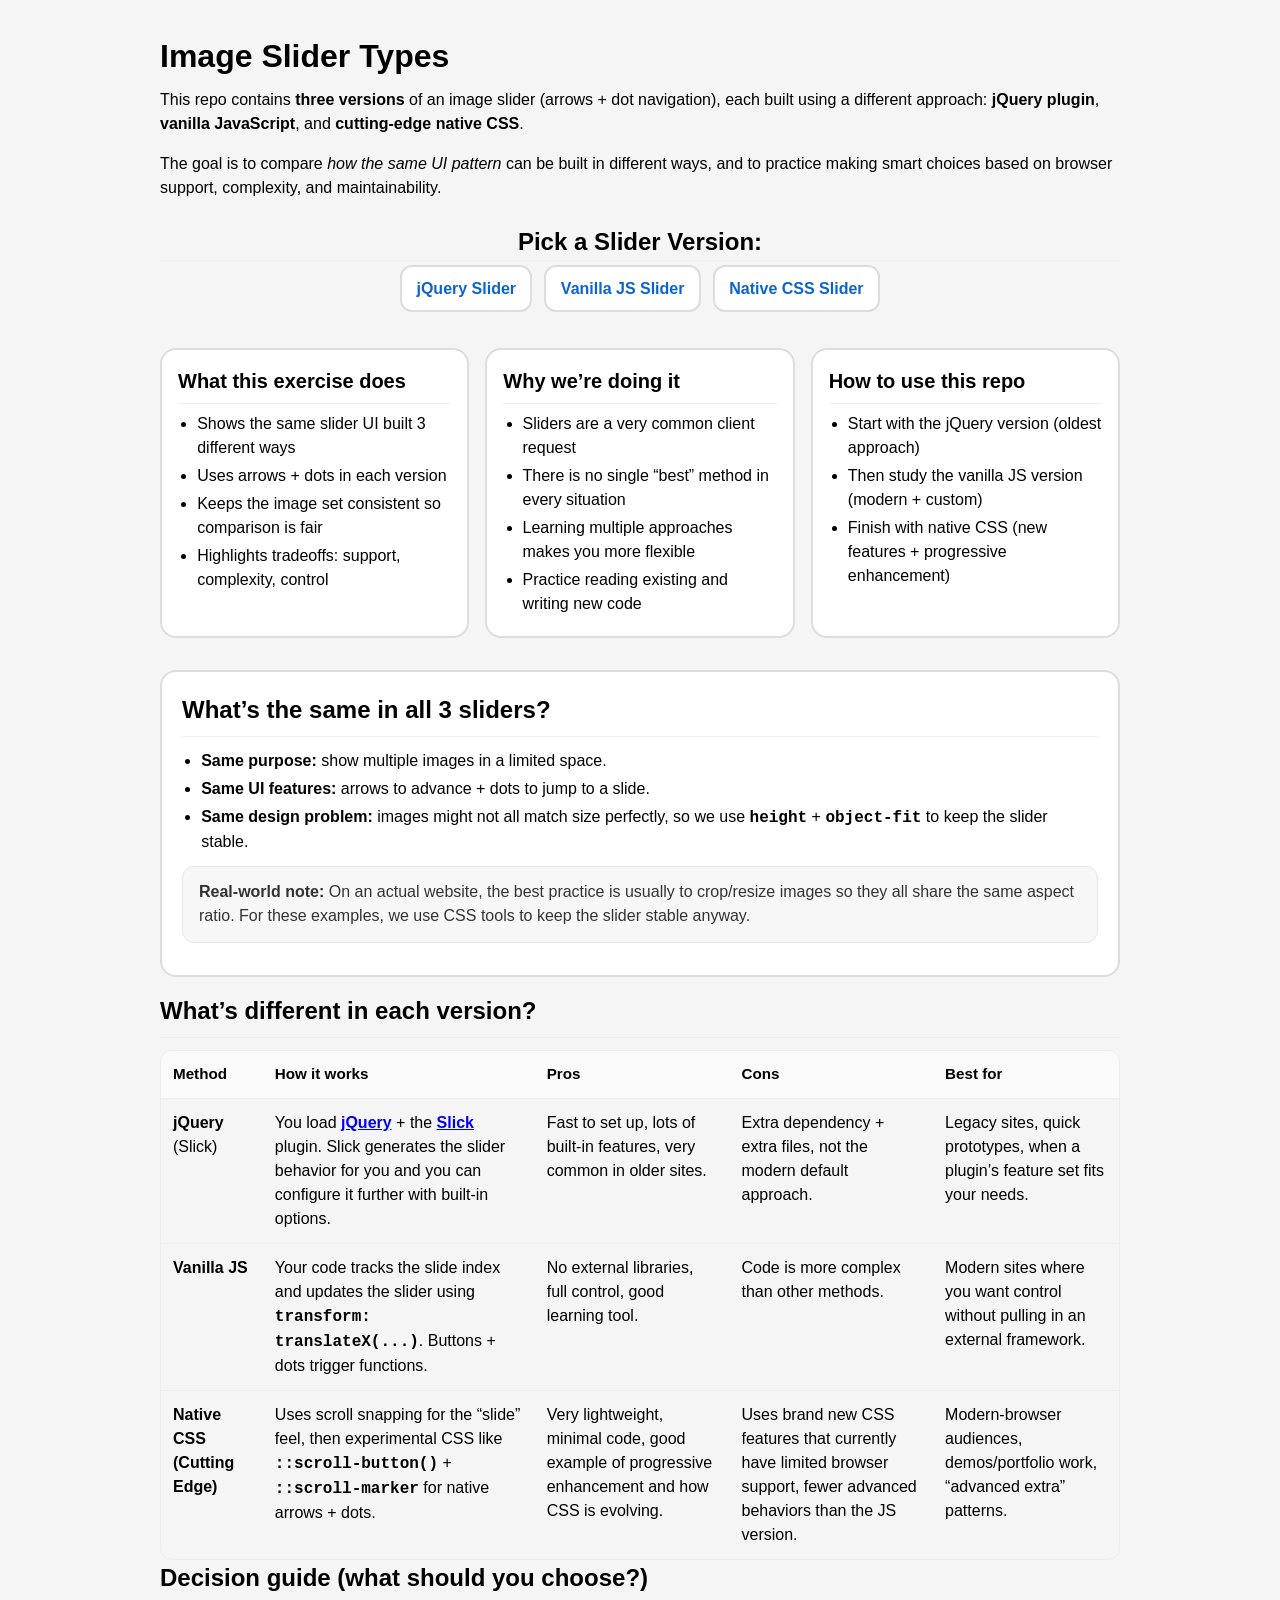
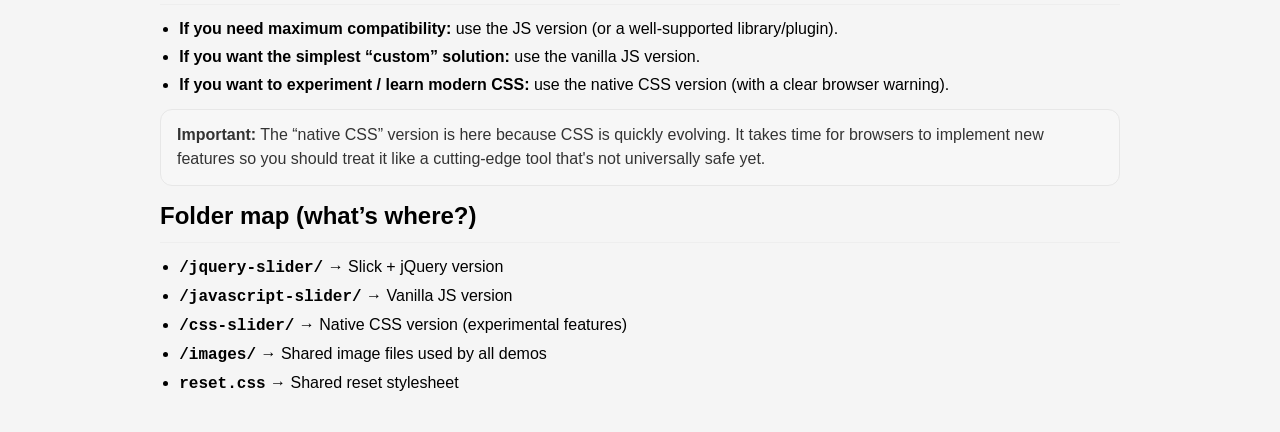
==== index.html @ 105cf9d7 "Initial commit" ====
<!DOCTYPE html>
<html lang="en">
<head>
  <meta charset="UTF-8">
  <meta name="viewport" content="width=device-width, initial-scale=1.0">
  <title>Image Slider Types</title>
  <link rel="stylesheet" href="reset.css">
  <link rel="stylesheet" href="overview-styles.css">
</head>

<body>
  <div class="wrapper">

    <header>
      <h1>Image Slider Types</h1>
      <p>
        This repo contains <strong>three versions</strong> of an image slider (arrows + dot navigation), each built using a different approach: <strong>jQuery plugin</strong>, <strong>vanilla JavaScript</strong>, and <strong>cutting-edge native CSS</strong>.
      </p>
      <p>
        The goal is to compare <em>how the same UI pattern</em> can be built in different ways, and to practice making smart choices based on browser support, complexity, and maintainability.
      </p>
    </header>
    <main>
      <!-- Quick links -->
      <section class="quick-links">
        <h2>Pick a Slider Version:</h2>
        <ul>
          <li><a href="jquery-slider/jquery-slider.html">jQuery Slider</a></li>
          <li><a href="javascript-slider/javascript-slider.html">Vanilla JS Slider</a></li>
          <li><a href="css-slider/css-slider.html">Native CSS Slider</a></li>
        </ul>
      </section>
      <section class="card-grid">
        <div class="card">
          <h2>What this exercise does</h2>
          <ul>
            <li>Shows the same slider UI built 3 different ways</li>
            <li>Uses arrows + dots in each version</li>
            <li>Keeps the image set consistent so comparison is fair</li>
            <li>Highlights tradeoffs: support, complexity, control</li>
          </ul>
        </div>

        <div class="card">
          <h2>Why we’re doing it</h2>
          <ul>
            <li>Sliders are a very common client request</li>
            <li>There is no single “best” method in every situation</li>
            <li>Learning multiple approaches makes you more flexible</li>
            <li>Practice reading existing and writing new code</li>
          </ul>
        </div>

        <div class="card">
          <h2>How to use this repo</h2>
          <ul>
            <li>Start with the jQuery version (oldest approach)</li>
            <li>Then study the vanilla JS version (modern + custom)</li>
            <li>Finish with native CSS (new features + progressive enhancement)</li>
          </ul>
        </div>
      </section>

      <section class="common-parts">
        <h2>What’s the same in all 3 sliders?</h2>

        <ul>
          <li><strong>Same purpose:</strong> show multiple images in a limited space.</li>
          <li><strong>Same UI features:</strong> arrows to advance + dots to jump to a slide.</li>
          <li><strong>Same design problem:</strong> images might not all match size perfectly, so we use
            <code>height</code> + <code>object-fit</code> to keep the slider stable.
          </li>
        </ul>

        <div class="note">
          <strong>Real-world note:</strong> On an actual website, the best practice is usually to crop/resize images so they all share the same aspect ratio. For these examples, we use CSS tools to keep the slider stable anyway.
        </div>
      </section>

      <section>
        <h2>What’s different in each version?</h2>

        <div class="table-wrap">
          <table>
            <thead>
              <tr>
                <th>Method</th>
                <th>How it works</th>
                <th>Pros</th>
                <th>Cons</th>
                <th>Best for</th>
              </tr>
            </thead>
            <tbody>
              <tr>
                <td><strong>jQuery</strong> (Slick)</td>
                <td>
                  You load <strong><a href="https://jquery.com/" target="_blank">jQuery</a></strong> + the <strong><a href="https://kenwheeler.github.io/slick/" target="_blank">Slick</a></strong> plugin. Slick generates the slider behavior for you and you can configure it further with built-in options.
                </td>
                <td>
                  Fast to set up, lots of built-in features, very common in older sites.
                </td>
                <td>
                  Extra dependency + extra files, not the modern default approach.
                </td>
                <td>
                  Legacy sites, quick prototypes, when a plugin’s feature set fits your needs.
                </td>
              </tr>
              <tr>
                <td><strong>Vanilla JS</strong></td>
                <td>
                  Your code tracks the slide index and updates the slider using <code>transform: translateX(...)</code>. Buttons + dots trigger functions.
                </td>
                <td>
                  No external libraries, full control, good learning tool.
                </td>
                <td>
                  Code is more complex than other methods.
                </td>
                <td>
                  Modern sites where you want control without pulling in an external framework.
                </td>
              </tr>
              <tr>
                <td><strong>Native CSS (Cutting Edge)</strong></td>
                <td>
                  Uses scroll snapping for the “slide” feel, then experimental CSS like <code>::scroll-button()</code> + <code>::scroll-marker</code> for native arrows + dots.
                </td>
                <td>
                  Very lightweight, minimal code, good example of progressive enhancement and how CSS is evolving.
                </td>
                <td>
                  Uses brand new CSS features that currently have limited browser support, fewer advanced behaviors than the JS version.
                </td>
                <td>
                  Modern-browser audiences, demos/portfolio work, “advanced extra” patterns.
                </td>
              </tr>
            </tbody>
          </table>
        </div>
      </section>

      <section>
        <h2>Decision guide (what should you choose?)</h2>

        <ul>
          <li><strong>If you need maximum compatibility:</strong> use the JS version (or a well-supported library/plugin).</li>
          <li><strong>If you want the simplest “custom” solution:</strong> use the vanilla JS version.</li>
          <li><strong>If you want to experiment / learn modern CSS:</strong> use the native CSS version (with a clear browser warning).</li>
        </ul>

        <div class="note">
          <strong>Important:</strong> The “native CSS” version is here because CSS is quickly evolving. It takes time for browsers to implement new features so you should treat it like a cutting-edge tool that's not universally safe yet.
        </div>
      </section>

      <section>
        <h2>Folder map (what’s where?)</h2>
        <ul>
          <li><code>/jquery-slider/</code> → Slick + jQuery version</li>
          <li><code>/javascript-slider/</code> → Vanilla JS version</li>
          <li><code>/css-slider/</code> → Native CSS version (experimental features)</li>
          <li><code>/images/</code> → Shared image files used by all demos</li>
          <li><code>reset.css</code> → Shared reset stylesheet</li>
        </ul>
      </section>
    </main>

  </div>

</body>
</html>
---- overview-styles.css ----
/* ==============================
       INDEX PAGE STYLES
   ============================== */

body {
  font-family: Arial, sans-serif;
  background: var(--bg);
  margin: 0;
  padding: 2rem;
  line-height: 1.5;
}

.wrapper {
  max-width: 60rem;
  margin: 0 auto;
}

header {
  text-align: left;
  margin-bottom: 1.5rem;
}

h1 {
  font-size: 2rem;
  margin: 0 0 0.5rem;
}

.quick-links h2 {
  text-align: center;
  margin: 0;
  padding: 0;
}

.quick-links ul {
  display: flex;
  justify-content: center;
  flex-wrap: wrap;
  gap: 0.75rem;
  margin: 0 0 2rem 0;
  list-style: none;
}

.quick-links a {
  display: inline-block;
  padding: 0.6rem 0.9rem;
  background: var(--card);
  border: 2px solid var(--border);
  border-radius: 0.75rem;
  text-decoration: none;
  color: var(--link);
  font-weight: bold;
  transition: all 1s ease;
}

.quick-links a:hover {
  border-color: #c9c9c9;
  background-color: #444343;
  color: white;
}

.card-grid {
  display: grid;
  grid-template-columns: repeat(auto-fit, minmax(260px, 1fr));
  gap: 1rem;
  margin-bottom: 2rem;
}

.card {
  background: var(--card);
  border: 2px solid var(--border);
  border-radius: 1rem;
  padding: 1rem;
  text-align: left;
}

.card h2 {
  font-size: 1.25rem;
  margin: 0 0 0.5rem;
  border-bottom: 1px solid #eeeeee;
  padding-bottom: 0.4rem;
}

.card p {
  margin: 0.5rem 0;
}

main ul {
  margin: 0.5rem 0 0 1.2rem;
}

main li {
  margin: 0.25rem 0;
}

.btn {
  display: inline-block;
  margin-top: 0.75rem;
  padding: 0.65rem 0.9rem;
  background: var(--link);
  color: white;
  text-decoration: none;
  border-radius: 0.75rem;
  font-weight: bold;
}


section.common-parts {
  background: var(--card);
  border: 2px solid var(--border);
  border-radius: 1rem;
  padding: 1.25rem;
  margin: 1rem 0;
  /* text-align: left; */
}

section h2 {
  margin: 0 0 0.75rem;
  font-size: 1.5rem;
  border-bottom: 1px solid #eeeeee;
  padding-bottom: 0.5rem;
}

code,
pre {
  font-family: ui-monospace, Consolas, "Liberation Mono", "Courier New", monospace;
}

code {
  font-weight: bold;
}

.note {
  background: #f7f7f7;
  border: 1px solid #e7e7e7;
  border-radius: 0.75rem;
  padding: 0.85rem 1rem;
  margin: 0.75rem 0;
  color: #333333;
}

/* ==============================
       TABLE (comparison)
   ============================== */

.table-wrap {
  overflow-x: auto;
  border: 1px solid #ededed;
  border-radius: 0.75rem;
}

table {
  width: 100%;
  border-collapse: collapse;
  min-width: 760px;
}

th,
td {
  padding: 0.75rem;
  border-bottom: 1px solid #eeeeee;
  vertical-align: top;
  text-align: left;
}

th {
  background: #fafafa;
  font-size: 0.95rem;
}

tr:last-child td {
  border-bottom: 0;
}

footer {
  margin-top: 2rem;
  font-size: 0.95rem;
  text-align: left;
}



:root {
  --bg: #f5f5f5;
  --card: #ffffff;
  --border: #dddddd;
  --link: #0b63ce;
}
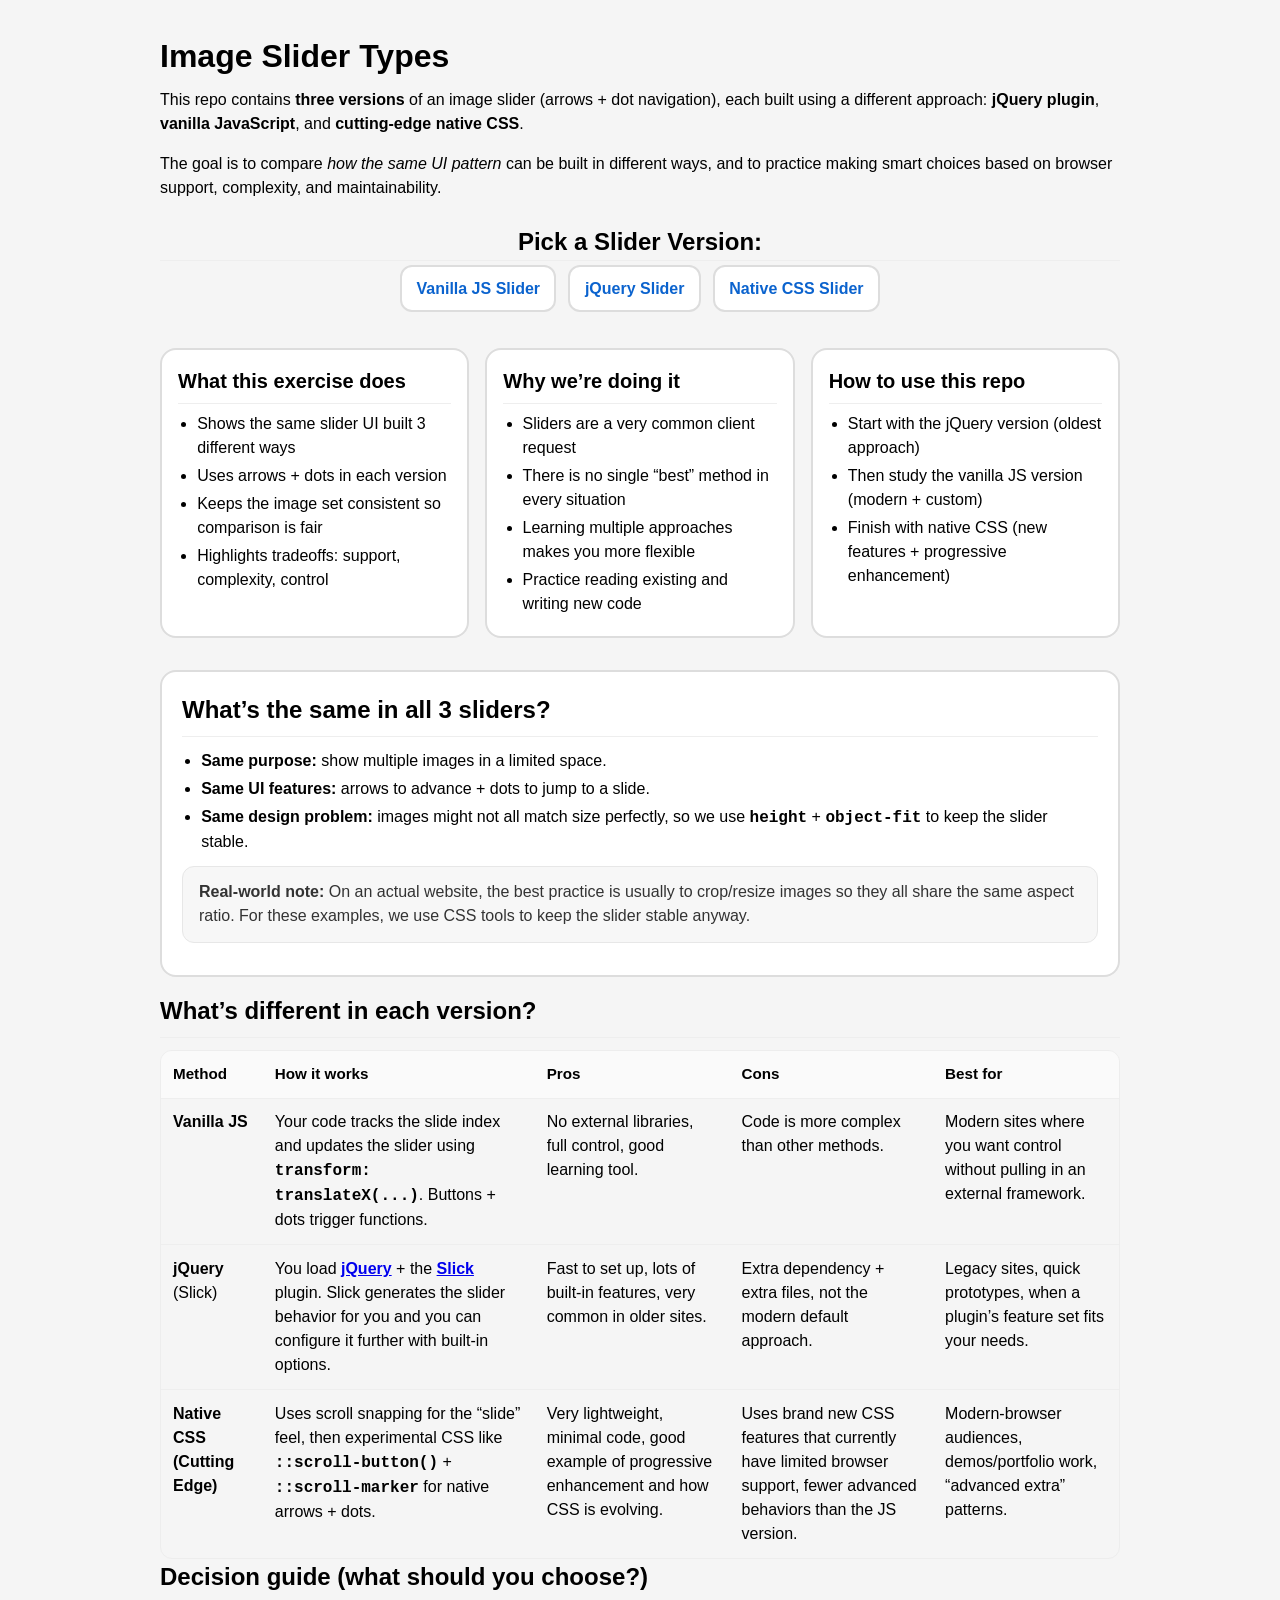
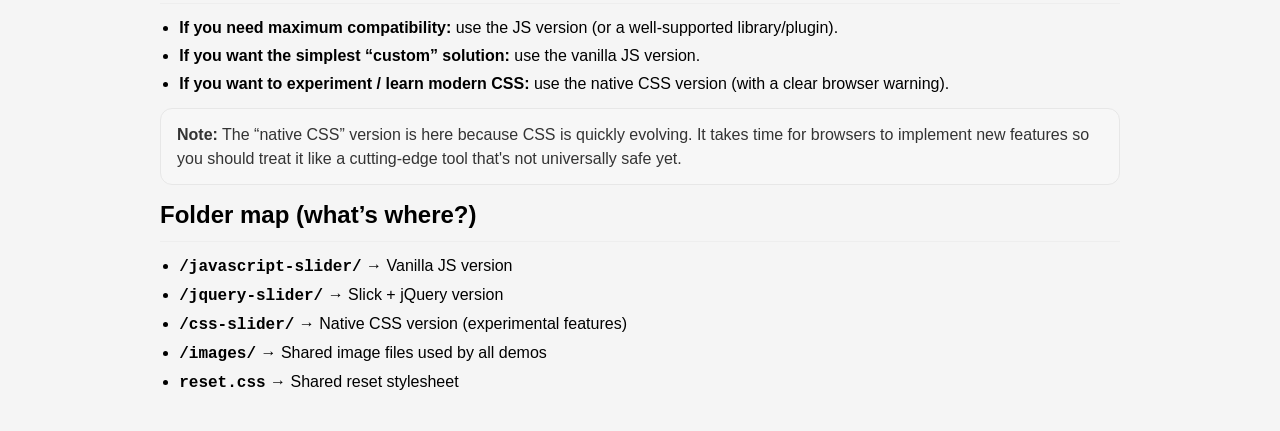
==== commit 0a479171: "Fixed error in active class removal" ====
--- a/index.html
+++ b/index.html
@@ -25,8 +25,9 @@
       <section class="quick-links">
         <h2>Pick a Slider Version:</h2>
         <ul>
+          <li><a href="javascript-slider/javascript-slider.html">Vanilla JS Slider</a></li>
           <li><a href="jquery-slider/jquery-slider.html">jQuery Slider</a></li>
-          <li><a href="javascript-slider/javascript-slider.html">Vanilla JS Slider</a></li>
+          
           <li><a href="css-slider/css-slider.html">Native CSS Slider</a></li>
         </ul>
       </section>
@@ -93,6 +94,21 @@
             </thead>
             <tbody>
               <tr>
+                <tr>
+                <td><strong>Vanilla JS</strong></td>
+                <td>
+                  Your code tracks the slide index and updates the slider using <code>transform: translateX(...)</code>. Buttons + dots trigger functions.
+                </td>
+                <td>
+                  No external libraries, full control, good learning tool.
+                </td>
+                <td>
+                  Code is more complex than other methods.
+                </td>
+                <td>
+                  Modern sites where you want control without pulling in an external framework.
+                </td>
+              </tr>
                 <td><strong>jQuery</strong> (Slick)</td>
                 <td>
                   You load <strong><a href="https://jquery.com/" target="_blank">jQuery</a></strong> + the <strong><a href="https://kenwheeler.github.io/slick/" target="_blank">Slick</a></strong> plugin. Slick generates the slider behavior for you and you can configure it further with built-in options.
@@ -107,21 +123,7 @@
                   Legacy sites, quick prototypes, when a plugin’s feature set fits your needs.
                 </td>
               </tr>
-              <tr>
-                <td><strong>Vanilla JS</strong></td>
-                <td>
-                  Your code tracks the slide index and updates the slider using <code>transform: translateX(...)</code>. Buttons + dots trigger functions.
-                </td>
-                <td>
-                  No external libraries, full control, good learning tool.
-                </td>
-                <td>
-                  Code is more complex than other methods.
-                </td>
-                <td>
-                  Modern sites where you want control without pulling in an external framework.
-                </td>
-              </tr>
+              
               <tr>
                 <td><strong>Native CSS (Cutting Edge)</strong></td>
                 <td>
@@ -152,15 +154,15 @@
         </ul>
 
         <div class="note">
-          <strong>Important:</strong> The “native CSS” version is here because CSS is quickly evolving. It takes time for browsers to implement new features so you should treat it like a cutting-edge tool that's not universally safe yet.
+          <strong>Note:</strong> The “native CSS” version is here because CSS is quickly evolving. It takes time for browsers to implement new features so you should treat it like a cutting-edge tool that's not universally safe yet.
         </div>
       </section>
 
       <section>
         <h2>Folder map (what’s where?)</h2>
         <ul>
+          <li><code>/javascript-slider/</code> → Vanilla JS version</li>
           <li><code>/jquery-slider/</code> → Slick + jQuery version</li>
-          <li><code>/javascript-slider/</code> → Vanilla JS version</li>
           <li><code>/css-slider/</code> → Native CSS version (experimental features)</li>
           <li><code>/images/</code> → Shared image files used by all demos</li>
           <li><code>reset.css</code> → Shared reset stylesheet</li>
